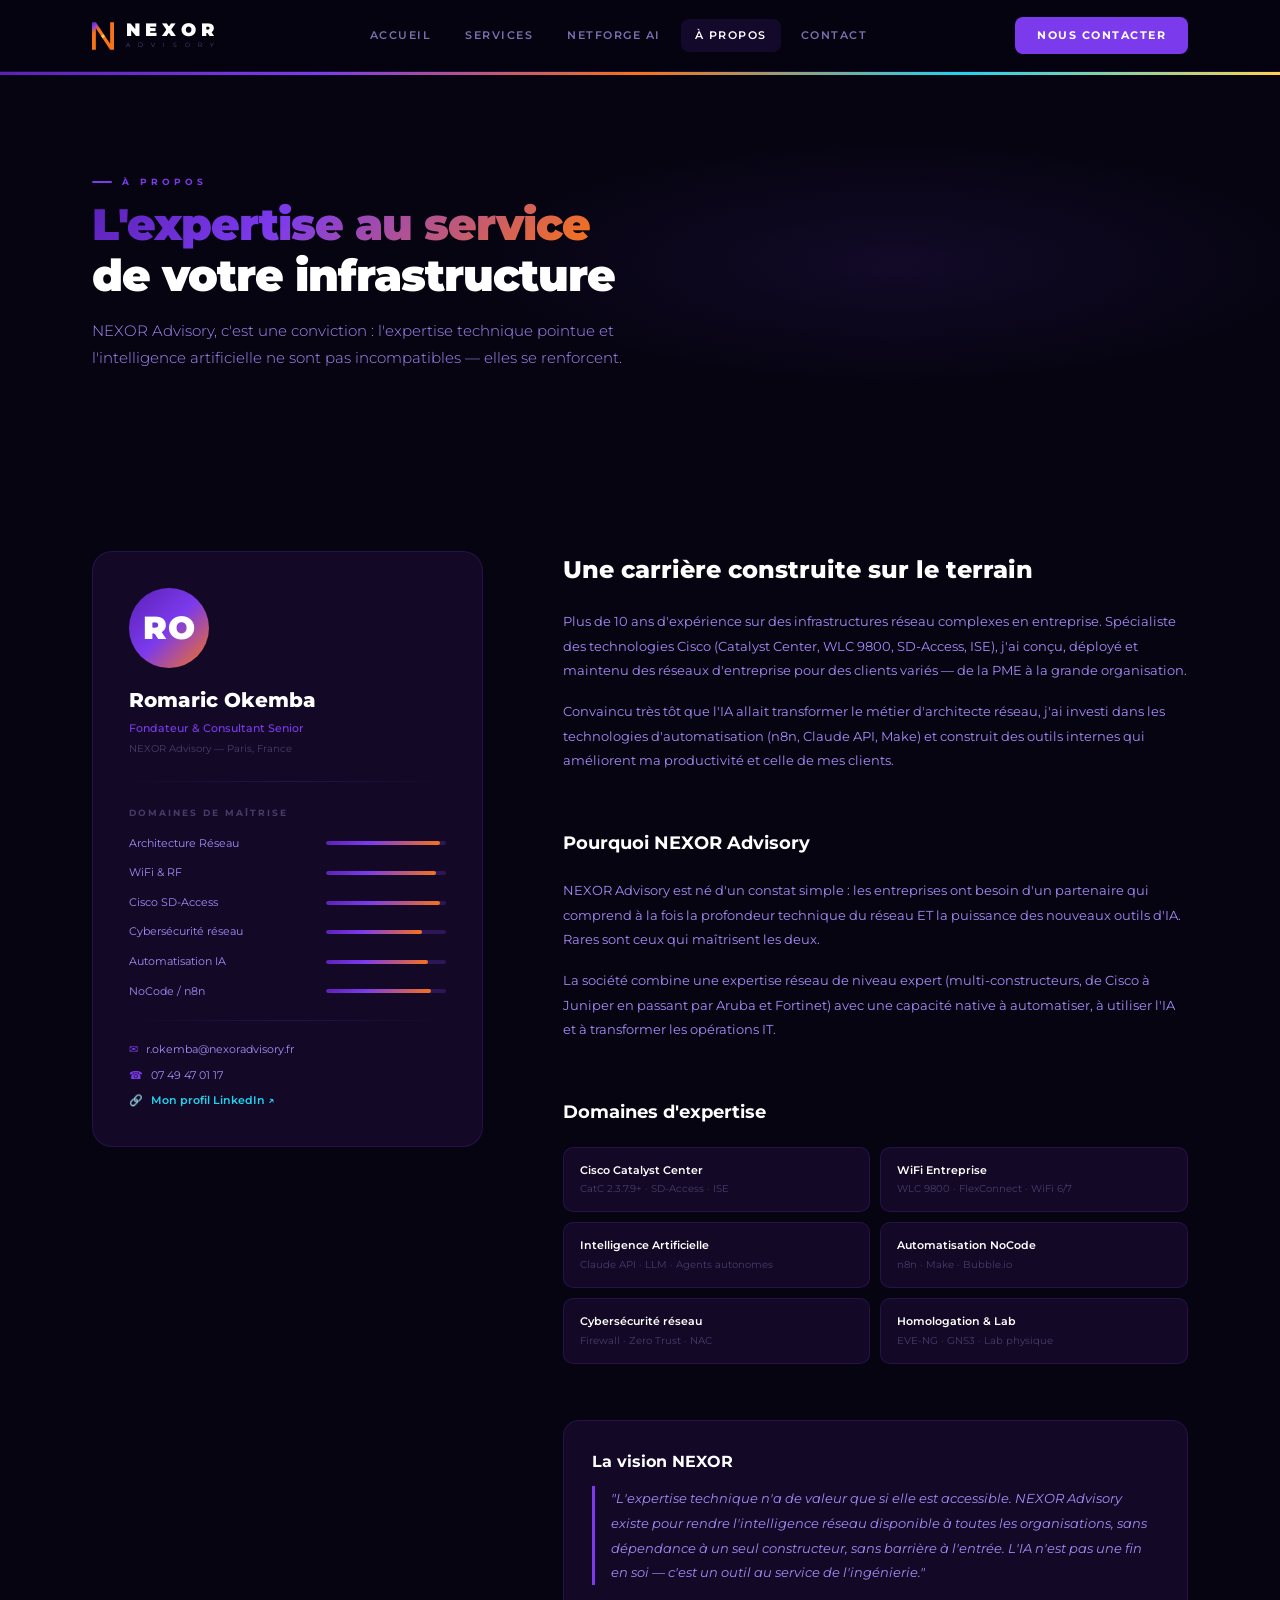
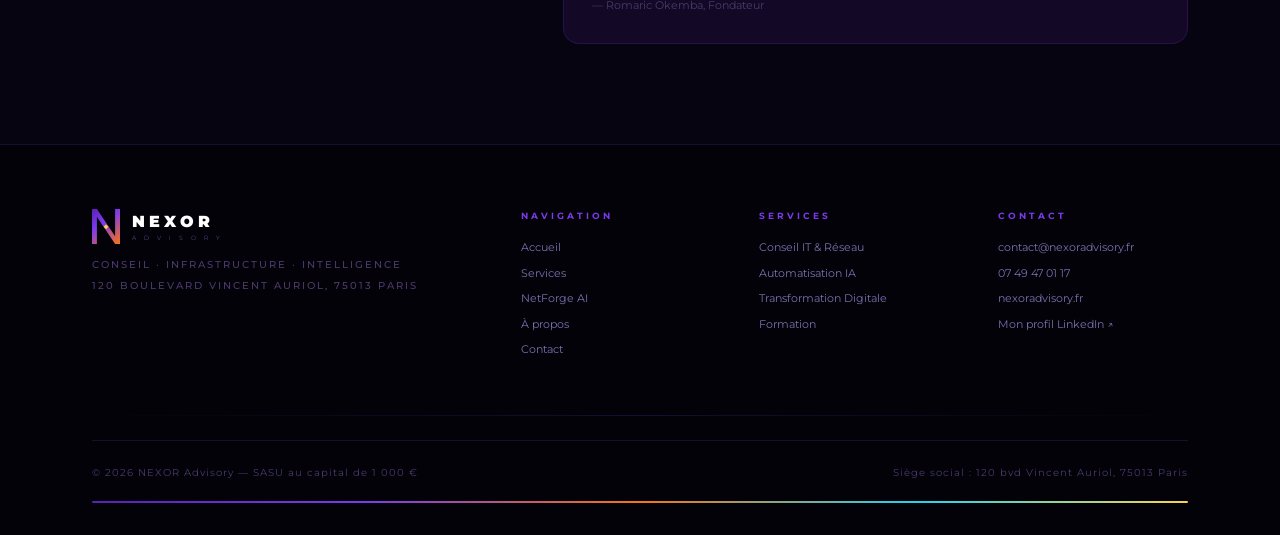
==== site/a-propos.html @ e3924029 "feat: NEXOR Advisory — Lancement Mai 2026 - Site web nexoradvisory.fr (5 pages : Accueil, Services, " ====
<!DOCTYPE html>
<html lang="fr">
<head>
<meta charset="UTF-8">
<meta name="viewport" content="width=device-width, initial-scale=1">
<meta name="description" content="À propos de NEXOR Advisory — Romaric Okemba, fondateur, expert réseau et automatisation IA.">
<title>À propos — NEXOR Advisory</title>
<link rel="preconnect" href="https://fonts.googleapis.com">
<link rel="stylesheet" href="css/aurora.css">
<style>
.about-hero {
  padding: 100px 0 80px;
  background: radial-gradient(ellipse 60% 60% at 70% 50%, rgba(124,58,237,.1) 0%, transparent 55%), var(--void);
}
.about-grid { display: grid; grid-template-columns: 1fr 1.6fr; gap: 80px; align-items: start; }
.profile-card {
  background: var(--dark); border: 1px solid var(--border);
  border-radius: 20px; padding: 36px; position: sticky; top: 96px;
}
.profile-avatar {
  width: 80px; height: 80px; border-radius: 50%;
  background: linear-gradient(135deg, var(--violet-d), var(--violet), var(--flame));
  display: flex; align-items: center; justify-content: center;
  font-size: 32px; font-weight: 900; color: #fff;
  margin-bottom: 16px; letter-spacing: 1px;
}
.skill-item { display: flex; align-items: center; justify-content: space-between; margin-bottom: 12px; }
.skill-name { font-size: 11px; color: var(--text-3); }
.skill-bar { width: 120px; height: 4px; background: var(--dusk); border-radius: 2px; overflow: hidden; }
.skill-fill { height: 100%; background: var(--grad-aurora); border-radius: 2px; }
@media (max-width: 768px) {
  .about-grid { grid-template-columns: 1fr; }
  .profile-card { position: static; }
}
</style>
</head>
<body>
<style>
@keyframes nexusPulse {
  0%,100%{filter:drop-shadow(0 0 6px rgba(252,211,77,.6))}
  50%{filter:drop-shadow(0 0 18px rgba(252,211,77,.9))}
}
</style>
<nav class="nav">
  <div class="nav-inner">
    <a href="index.html" class="nav-logo">
      <svg viewBox="0 0 80 100" width="22" height="28" xmlns="http://www.w3.org/2000/svg">
  <defs>
    <linearGradient id="ganav" x1="0" y1="0" x2="22" y2="28" gradientUnits="userSpaceOnUse">
      <stop offset="0%" stop-color="#5B21B6"/>
      <stop offset="38%" stop-color="#7C3AED"/>
      <stop offset="100%" stop-color="#F97316"/>
    </linearGradient>
  </defs>
  <path d="M0,0 L0,100 L14,100 L14,22 L66,100 L80,100 L80,0 L66,0 L66,78 L14,0 Z" fill="url(#ganav)"/>
  <polygon points="40,44 47,51 40,58 33,51" fill="#FCD34D" style="animation:nexusPulse 2.5s ease-in-out infinite"/>
</svg>
      <div class="nav-logo-text">
        <span class="nav-logo-nexor">NEXOR</span>
        <span class="nav-logo-adv">ADVISORY</span>
      </div>
    </a>
    <div class="nav-links">
      <a href="index.html" class="nav-link">Accueil</a>
      <a href="services.html" class="nav-link">Services</a>
      <a href="netforge.html" class="nav-link">NetForge AI</a>
      <a href="a-propos.html" class="nav-link active">À propos</a>
      <a href="contact.html" class="nav-link">Contact</a>
      
    </div>
    <a href="contact.html" class="nav-cta">Nous contacter</a>
    <button class="nav-mobile-btn" aria-label="Menu">
      <span></span><span></span><span></span>
    </button>
  </div>
</nav>
<main>

<div class="aurora-band"></div>
<section class="about-hero">
  <div class="section-inner">
    <div class="section-eyebrow anim-1">À propos</div>
    <h1 class="section-title anim-2" style="max-width:600px"><em>L'expertise au service</em><br>de votre infrastructure</h1>
    <p class="section-desc anim-3">
      NEXOR Advisory, c'est une conviction : l'expertise technique pointue et l'intelligence artificielle ne sont pas incompatibles — elles se renforcent.
    </p>
  </div>
</section>

<section class="section">
  <div class="section-inner">
    <div class="about-grid">
      <!-- Profil sidebar -->
      <div class="reveal">
        <div class="profile-card">
          <div class="profile-avatar">RO</div>
          <h2 style="font-size:20px;font-weight:800;color:var(--white);margin-bottom:4px">Romaric Okemba</h2>
          <p style="font-size:11px;color:var(--violet);font-weight:500;margin-bottom:4px">Fondateur &amp; Consultant Senior</p>
          <p style="font-size:10px;color:var(--text-5);margin-bottom:24px">NEXOR Advisory — Paris, France</p>
          <div class="divider" style="margin-bottom:24px"></div>
          <div style="font-size:9px;font-weight:700;letter-spacing:2px;text-transform:uppercase;color:var(--text-5);margin-bottom:14px">Domaines de maîtrise</div>
          <div class="skill-item"><span class="skill-name">Architecture Réseau</span><div class="skill-bar"><div class="skill-fill" style="width:95%"></div></div></div>
          <div class="skill-item"><span class="skill-name">WiFi &amp; RF</span><div class="skill-bar"><div class="skill-fill" style="width:92%"></div></div></div>
          <div class="skill-item"><span class="skill-name">Cisco SD-Access</span><div class="skill-bar"><div class="skill-fill" style="width:95%"></div></div></div>
          <div class="skill-item"><span class="skill-name">Cybersécurité réseau</span><div class="skill-bar"><div class="skill-fill" style="width:80%"></div></div></div>
          <div class="skill-item"><span class="skill-name">Automatisation IA</span><div class="skill-bar"><div class="skill-fill" style="width:85%"></div></div></div>
          <div class="skill-item"><span class="skill-name">NoCode / n8n</span><div class="skill-bar"><div class="skill-fill" style="width:88%"></div></div></div>
          <div class="divider" style="margin:20px 0"></div>
          <div style="display:flex;flex-direction:column;gap:8px">
            <a href="mailto:r.okemba@nexoradvisory.fr" style="font-size:11px;color:var(--lavender);display:flex;align-items:center;gap:8px">
              <span style="color:var(--violet)">✉</span> r.okemba@nexoradvisory.fr
            </a>
            <a href="tel:+33749470117" style="font-size:11px;color:var(--lavender);display:flex;align-items:center;gap:8px">
              <span style="color:var(--violet)">☎</span> 07 49 47 01 17
            </a>
            <a href="https://www.linkedin.com/in/romaric-okemba-27833230/" target="_blank" rel="noopener" style="font-size:11px;color:var(--cyan);display:flex;align-items:center;gap:8px;font-weight:600">
              <span>🔗</span> Mon profil LinkedIn ↗
            </a>
          </div>
        </div>
      </div>

      <!-- Content -->
      <div>
        <div class="reveal" style="margin-bottom:56px">
          <h2 style="font-size:24px;font-weight:800;color:var(--white);margin-bottom:20px">Une carrière construite sur le terrain</h2>
          <p style="font-size:13px;color:var(--text-3);line-height:1.9;margin-bottom:16px">
            Plus de 10 ans d'expérience sur des infrastructures réseau complexes en entreprise. Spécialiste des technologies Cisco (Catalyst Center, WLC 9800, SD-Access, ISE), j'ai conçu, déployé et maintenu des réseaux d'entreprise pour des clients variés — de la PME à la grande organisation.
          </p>
          <p style="font-size:13px;color:var(--text-3);line-height:1.9">
            Convaincu très tôt que l'IA allait transformer le métier d'architecte réseau, j'ai investi dans les technologies d'automatisation (n8n, Claude API, Make) et construit des outils internes qui améliorent ma productivité et celle de mes clients.
          </p>
        </div>

        <div class="reveal" style="margin-bottom:56px">
          <h3 style="font-size:18px;font-weight:700;color:var(--white);margin-bottom:20px">Pourquoi NEXOR Advisory</h3>
          <p style="font-size:13px;color:var(--text-3);line-height:1.9;margin-bottom:16px">
            NEXOR Advisory est né d'un constat simple : les entreprises ont besoin d'un partenaire qui comprend à la fois la profondeur technique du réseau ET la puissance des nouveaux outils d'IA. Rares sont ceux qui maîtrisent les deux.
          </p>
          <p style="font-size:13px;color:var(--text-3);line-height:1.9">
            La société combine une expertise réseau de niveau expert (multi-constructeurs, de Cisco à Juniper en passant par Aruba et Fortinet) avec une capacité native à automatiser, à utiliser l'IA et à transformer les opérations IT.
          </p>
        </div>

        <div class="reveal" style="margin-bottom:56px">
          <h3 style="font-size:18px;font-weight:700;color:var(--white);margin-bottom:20px">Domaines d'expertise</h3>
          <div style="display:grid;grid-template-columns:1fr 1fr;gap:10px">
            <div style="padding:14px 16px;background:var(--dark);border-radius:10px;border:1px solid var(--border)">
              <div style="font-size:11px;font-weight:600;color:var(--white);margin-bottom:2px">Cisco Catalyst Center</div>
              <div style="font-size:10px;color:var(--text-5)">CatC 2.3.7.9+ · SD-Access · ISE</div>
            </div>
            <div style="padding:14px 16px;background:var(--dark);border-radius:10px;border:1px solid var(--border)">
              <div style="font-size:11px;font-weight:600;color:var(--white);margin-bottom:2px">WiFi Entreprise</div>
              <div style="font-size:10px;color:var(--text-5)">WLC 9800 · FlexConnect · WiFi 6/7</div>
            </div>
            <div style="padding:14px 16px;background:var(--dark);border-radius:10px;border:1px solid var(--border)">
              <div style="font-size:11px;font-weight:600;color:var(--white);margin-bottom:2px">Intelligence Artificielle</div>
              <div style="font-size:10px;color:var(--text-5)">Claude API · LLM · Agents autonomes</div>
            </div>
            <div style="padding:14px 16px;background:var(--dark);border-radius:10px;border:1px solid var(--border)">
              <div style="font-size:11px;font-weight:600;color:var(--white);margin-bottom:2px">Automatisation NoCode</div>
              <div style="font-size:10px;color:var(--text-5)">n8n · Make · Bubble.io</div>
            </div>
            <div style="padding:14px 16px;background:var(--dark);border-radius:10px;border:1px solid var(--border)">
              <div style="font-size:11px;font-weight:600;color:var(--white);margin-bottom:2px">Cybersécurité réseau</div>
              <div style="font-size:10px;color:var(--text-5)">Firewall · Zero Trust · NAC</div>
            </div>
            <div style="padding:14px 16px;background:var(--dark);border-radius:10px;border:1px solid var(--border)">
              <div style="font-size:11px;font-weight:600;color:var(--white);margin-bottom:2px">Homologation &amp; Lab</div>
              <div style="font-size:10px;color:var(--text-5)">EVE-NG · GNS3 · Lab physique</div>
            </div>
          </div>
        </div>

        <div class="reveal">
          <div style="background:var(--dark);border:1px solid var(--border);border-radius:16px;padding:28px">
            <h3 style="font-size:16px;font-weight:700;color:var(--white);margin-bottom:12px">La vision NEXOR</h3>
            <p style="font-size:13px;color:var(--text-3);line-height:1.9;font-style:italic;border-left:3px solid var(--violet);padding-left:16px">
              "L'expertise technique n'a de valeur que si elle est accessible. NEXOR Advisory existe pour rendre l'intelligence réseau disponible à toutes les organisations, sans dépendance à un seul constructeur, sans barrière à l'entrée. L'IA n'est pas une fin en soi — c'est un outil au service de l'ingénierie."
            </p>
            <p style="font-size:11px;color:var(--text-5);margin-top:12px">— Romaric Okemba, Fondateur</p>
          </div>
        </div>
      </div>
    </div>
  </div>
</section>

</main>
<footer>
  <div class="footer-inner">
    <div class="footer-top">
      <div class="footer-brand">
        <div style="display:flex;align-items:center;gap:12px;margin-bottom:12px">
          <svg viewBox="0 0 80 100" width="28" height="35" xmlns="http://www.w3.org/2000/svg">
            <defs><linearGradient id="gaft" x1="0" y1="0" x2="80" y2="100" gradientUnits="userSpaceOnUse">
              <stop offset="0%" stop-color="#5B21B6"/><stop offset="38%" stop-color="#7C3AED"/>
              <stop offset="100%" stop-color="#F97316"/>
            </linearGradient></defs>
            <path d="M0,0 L0,100 L14,100 L14,22 L66,100 L80,100 L80,0 L66,0 L66,78 L14,0 Z" fill="url(#gaft)"/>
            <polygon points="40,44 47,51 40,58 33,51" fill="#FCD34D"/>
          </svg>
          <div>
            <div style="font-size:16px;font-weight:900;letter-spacing:4px;color:#fff">NEXOR</div>
            <div style="font-size:6px;font-weight:200;letter-spacing:8px;color:#A78BFA">ADVISORY</div>
          </div>
        </div>
        <p class="tagline-f">Conseil · Infrastructure · Intelligence</p>
        <p class="tagline-f" style="margin-top:4px">120 boulevard Vincent Auriol, 75013 Paris</p>
      </div>
      <div class="footer-col">
        <h4>Navigation</h4>
        <a href="index.html">Accueil</a>
        <a href="services.html">Services</a>
        <a href="netforge.html">NetForge AI</a>
        <a href="a-propos.html">À propos</a>
        <a href="contact.html">Contact</a>
      </div>
      <div class="footer-col">
        <h4>Services</h4>
        <a href="services.html#conseil">Conseil IT &amp; Réseau</a>
        <a href="services.html#automation">Automatisation IA</a>
        <a href="services.html#transformation">Transformation Digitale</a>
        <a href="services.html#formation">Formation</a>
      </div>
      <div class="footer-col">
        <h4>Contact</h4>
        <a href="mailto:contact@nexoradvisory.fr">contact@nexoradvisory.fr</a>
        <a href="tel:+33749470117">07 49 47 01 17</a>
        <a href="nexoradvisory.fr">nexoradvisory.fr</a>
        <a href="https://www.linkedin.com/in/romaric-okemba-27833230/" target="_blank" rel="noopener">Mon profil LinkedIn ↗</a>
      </div>
    </div>
    <div class="divider"></div>
    <div class="footer-bottom" style="margin-top:24px">
      <p>© 2026 NEXOR Advisory — SASU au capital de 1 000 €</p>
      <p>Siège social : 120 bvd Vincent Auriol, 75013 Paris</p>
    </div>
    <div class="footer-band" style="margin-top:20px"></div>
  </div>
</footer>
<script src="js/main.js"></script>
</body>
</html>
---- site/css/aurora.css ----
/* ═══════════════════════════════════════════════════════════════
   NEXOR Advisory — aurora.css
   Palette : Void #060411 · Violet #7C3AED · Flame #F97316
             Solar #FCD34D · Cyan #22D3EE · Lavender #A78BFA
═══════════════════════════════════════════════════════════════ */

@import url('https://fonts.googleapis.com/css2?family=Montserrat:ital,wght@0,100;0,200;0,300;0,400;0,500;0,600;0,700;0,800;0,900;1,300&display=swap');

/* ── Variables ── */
:root {
  --void:      #060411;
  --deep:      #0D0820;
  --dark:      #130926;
  --mid:       #1E0F3F;
  --dusk:      #2D1657;
  --twilight:  #3D2070;
  --violet:    #7C3AED;
  --violet-d:  #5B21B6;
  --flame:     #F97316;
  --flame-d:   #C2410C;
  --solar:     #FCD34D;
  --cyan:      #22D3EE;
  --emerald:   #10B981;
  --alert:     #EF4444;
  --lavender:  #A78BFA;
  --ivory:     #FAFAF9;
  --white:     #FFFFFF;
  --text-1:    #FFFFFF;
  --text-2:    #C4B5FD;
  --text-3:    #A78BFA;
  --text-4:    #7C6FAF;
  --text-5:    #4A3A6A;
  --border:    rgba(124,58,237,.18);
  --border-h:  rgba(124,58,237,.35);
  --grad-aurora: linear-gradient(135deg, #5B21B6 0%, #7C3AED 38%, #F97316 100%);
  --grad-band:   linear-gradient(90deg, #5B21B6, #7C3AED, #F97316, #22D3EE, #FCD34D);
  --nav-h: 72px;
  --radius: 16px;
  --radius-sm: 10px;
  --shadow: 0 20px 60px rgba(0,0,0,.4);
}

/* ── Reset ── */
*, *::before, *::after { box-sizing: border-box; margin: 0; padding: 0; }
html { scroll-behavior: smooth; -webkit-font-smoothing: antialiased; }
body {
  font-family: 'Montserrat', sans-serif;
  background: var(--void);
  color: var(--text-1);
  line-height: 1.6;
  overflow-x: hidden;
}
a { color: inherit; text-decoration: none; }
img { max-width: 100%; display: block; }
ul { list-style: none; }
button { cursor: pointer; font-family: inherit; border: none; background: none; }

/* ── Aurora Band ── */
.aurora-band {
  height: 3px;
  background: var(--grad-band);
  flex-shrink: 0;
}

/* ── Navigation ── */
.nav {
  position: fixed; top: 0; left: 0; right: 0; z-index: 100;
  height: var(--nav-h);
  background: rgba(6,4,17,.85);
  backdrop-filter: blur(20px);
  -webkit-backdrop-filter: blur(20px);
  border-bottom: 1px solid var(--border);
  display: flex; align-items: center;
}
.nav-inner {
  max-width: 1160px; margin: 0 auto;
  padding: 0 32px;
  width: 100%;
  display: flex; align-items: center; justify-content: space-between;
}
.nav-logo {
  display: flex; align-items: center; gap: 12px;
  text-decoration: none;
}
.nav-logo-text { display: flex; flex-direction: column; }
.nav-logo-nexor {
  font-size: 18px; font-weight: 900; letter-spacing: 5px; color: var(--white);
  line-height: 1;
}
.nav-logo-adv {
  font-size: 6px; font-weight: 200; letter-spacing: 8px; color: var(--lavender);
  margin-top: 2px;
}
.nav-links {
  display: flex; align-items: center; gap: 6px;
}
.nav-link {
  font-size: 11px; font-weight: 600; letter-spacing: 1.5px; text-transform: uppercase;
  color: var(--text-4); padding: 8px 14px; border-radius: 8px;
  transition: color .2s, background .2s;
}
.nav-link:hover, .nav-link.active {
  color: var(--white); background: rgba(124,58,237,.12);
}
.nav-cta {
  background: var(--violet); color: var(--white);
  font-size: 11px; font-weight: 700; letter-spacing: 1.5px; text-transform: uppercase;
  padding: 10px 22px; border-radius: 8px;
  transition: background .2s, transform .15s;
}
.nav-cta:hover { background: var(--violet-d); transform: translateY(-1px); }
.nav-mobile-btn {
  display: none; flex-direction: column; gap: 5px; padding: 8px;
  background: none; border: none; cursor: pointer;
}
.nav-mobile-btn span {
  display: block; width: 24px; height: 2px; background: var(--text-3);
  border-radius: 2px; transition: all .25s;
}

/* ── Footer ── */
footer {
  background: #030209;
  border-top: 1px solid var(--border);
  padding: 64px 0 32px;
}
.footer-inner {
  max-width: 1160px; margin: 0 auto; padding: 0 32px;
}
.footer-top {
  display: grid; grid-template-columns: 2fr 1fr 1fr 1fr; gap: 48px;
  margin-bottom: 48px;
}
.footer-brand .tagline-f {
  font-size: 10px; font-weight: 500; letter-spacing: 2px; color: var(--text-5);
  text-transform: uppercase; margin-top: 10px; line-height: 1.7;
}
.footer-col h4 {
  font-size: 9px; font-weight: 700; letter-spacing: 3px; text-transform: uppercase;
  color: var(--violet); margin-bottom: 16px;
}
.footer-col a, .footer-col p {
  display: block; font-size: 11px; color: var(--text-4); margin-bottom: 8px;
  transition: color .2s;
}
.footer-col a:hover { color: var(--lavender); }
.footer-bottom {
  border-top: 1px solid var(--border);
  padding-top: 24px;
  display: flex; align-items: center; justify-content: space-between;
  flex-wrap: wrap; gap: 12px;
}
.footer-bottom p { font-size: 10px; color: var(--text-5); letter-spacing: 1px; }
.footer-band { height: 2px; background: var(--grad-band); margin-top: 24px; border-radius: 2px; }

/* ── Page wrapper ── */
main { padding-top: var(--nav-h); }

/* ── Section base ── */
.section { padding: 100px 0; }
.section-inner { max-width: 1160px; margin: 0 auto; padding: 0 32px; }
.section-alt { background: #0A0718; }
.section-dark { background: var(--deep); }

/* ── Section header ── */
.section-eyebrow {
  font-size: 9px; font-weight: 700; letter-spacing: 4px; text-transform: uppercase;
  color: var(--violet); margin-bottom: 10px;
  display: flex; align-items: center; gap: 10px;
}
.section-eyebrow::before {
  content: ''; display: block; width: 20px; height: 2px;
  background: var(--violet); border-radius: 1px;
}
.section-title {
  font-size: clamp(28px, 4vw, 44px); font-weight: 900; letter-spacing: -1px;
  color: var(--white); line-height: 1.15; margin-bottom: 16px;
}
.section-title em {
  font-style: normal;
  background: var(--grad-aurora);
  -webkit-background-clip: text; -webkit-text-fill-color: transparent;
  background-clip: text;
}
.section-desc {
  font-size: 15px; font-weight: 300; color: var(--text-3);
  max-width: 540px; line-height: 1.8;
}

/* ── Buttons ── */
.btn {
  display: inline-flex; align-items: center; gap: 8px;
  font-size: 11px; font-weight: 700; letter-spacing: 1.5px; text-transform: uppercase;
  padding: 14px 28px; border-radius: 10px;
  transition: all .2s;
}
.btn-primary {
  background: var(--violet); color: var(--white);
  box-shadow: 0 8px 24px rgba(124,58,237,.3);
}
.btn-primary:hover {
  background: var(--violet-d);
  box-shadow: 0 12px 32px rgba(124,58,237,.45);
  transform: translateY(-2px);
}
.btn-secondary {
  background: rgba(124,58,237,.1); color: var(--lavender);
  border: 1px solid var(--border-h);
}
.btn-secondary:hover {
  background: rgba(124,58,237,.18); color: var(--white);
  border-color: var(--violet);
}
.btn-flame {
  background: var(--flame); color: var(--white);
  box-shadow: 0 8px 24px rgba(249,115,22,.3);
}
.btn-flame:hover {
  background: var(--flame-d);
  box-shadow: 0 12px 32px rgba(249,115,22,.45);
  transform: translateY(-2px);
}
.btn svg { width: 16px; height: 16px; }

/* ── Cards ── */
.card {
  background: var(--dark); border: 1px solid var(--border);
  border-radius: var(--radius); padding: 32px;
  transition: border-color .25s, transform .25s, box-shadow .25s;
}
.card:hover {
  border-color: var(--border-h);
  transform: translateY(-4px);
  box-shadow: 0 24px 48px rgba(0,0,0,.3);
}
.card-icon {
  width: 48px; height: 48px; border-radius: 12px;
  display: flex; align-items: center; justify-content: center;
  margin-bottom: 20px; flex-shrink: 0;
}
.card-title {
  font-size: 15px; font-weight: 700; color: var(--white);
  margin-bottom: 8px; line-height: 1.3;
}
.card-desc {
  font-size: 12px; color: var(--text-3); line-height: 1.8;
}

/* ── Pill / Badge ── */
.pill {
  display: inline-block;
  background: rgba(124,58,237,.1); border: 1px solid rgba(124,58,237,.25);
  border-radius: 20px; padding: 4px 12px;
  font-size: 9px; font-weight: 600; letter-spacing: 1.5px; text-transform: uppercase;
  color: var(--lavender);
}
.pill-flame {
  background: rgba(249,115,22,.08); border-color: rgba(249,115,22,.2);
  color: #FB923C;
}
.pill-cyan {
  background: rgba(34,211,238,.06); border-color: rgba(34,211,238,.2);
  color: var(--cyan);
}
.pill-emerald {
  background: rgba(16,185,129,.08); border-color: rgba(16,185,129,.2);
  color: var(--emerald);
}

/* ── Divider ── */
.divider {
  height: 1px;
  background: linear-gradient(90deg, transparent, var(--border), transparent);
  margin: 0 auto;
}

/* ── Form ── */
.form-group { margin-bottom: 20px; }
.form-label {
  display: block; font-size: 10px; font-weight: 600; letter-spacing: 2px;
  text-transform: uppercase; color: var(--text-4); margin-bottom: 8px;
}
.form-input, .form-textarea, .form-select {
  width: 100%; background: rgba(255,255,255,.03);
  border: 1px solid var(--border); border-radius: var(--radius-sm);
  padding: 14px 18px; font-family: inherit; font-size: 13px;
  color: var(--white); transition: border-color .2s;
}
.form-input:focus, .form-textarea:focus, .form-select:focus {
  outline: none; border-color: var(--violet);
  background: rgba(124,58,237,.05);
}
.form-input::placeholder, .form-textarea::placeholder { color: var(--text-5); }
.form-textarea { resize: vertical; min-height: 140px; }
.form-select option { background: var(--deep); }

/* ── Animations ── */
@keyframes fadeInUp {
  from { opacity: 0; transform: translateY(28px); }
  to { opacity: 1; transform: translateY(0); }
}
@keyframes fadeInLeft {
  from { opacity: 0; transform: translateX(-28px); }
  to { opacity: 1; transform: translateX(0); }
}
@keyframes fadeIn {
  from { opacity: 0; }
  to { opacity: 1; }
}
@keyframes nexusPulse {
  0%, 100% { filter: drop-shadow(0 0 6px rgba(252,211,77,.6)); }
  50% { filter: drop-shadow(0 0 18px rgba(252,211,77,.9)); }
}
@keyframes gradFloat {
  0%, 100% { transform: translateY(0) scale(1); }
  50% { transform: translateY(-12px) scale(1.02); }
}
@keyframes bandSlide {
  0% { background-position: 0% 50%; }
  100% { background-position: 200% 50%; }
}
.anim-1 { animation: fadeInUp .7s ease both; }
.anim-2 { animation: fadeInUp .7s .12s ease both; }
.anim-3 { animation: fadeInUp .7s .24s ease both; }
.anim-4 { animation: fadeInUp .7s .36s ease both; }
.anim-5 { animation: fadeInUp .7s .48s ease both; }
.reveal { opacity: 0; transform: translateY(24px); transition: opacity .6s ease, transform .6s ease; }
.reveal.visible { opacity: 1; transform: none; }

/* ── Responsive ── */
@media (max-width: 1024px) {
  .footer-top { grid-template-columns: 1fr 1fr; }
}
@media (max-width: 768px) {
  :root { --nav-h: 64px; }
  .section { padding: 72px 0; }
  .section-inner { padding: 0 20px; }
  .nav-links, .nav-cta { display: none; }
  .nav-mobile-btn { display: flex; }
  .nav-inner { padding: 0 20px; }
  .footer-top { grid-template-columns: 1fr; gap: 32px; }
  .footer-inner { padding: 0 20px; }
}
@media (max-width: 480px) {
  .section { padding: 56px 0; }
  .section-title { font-size: 28px; }
}
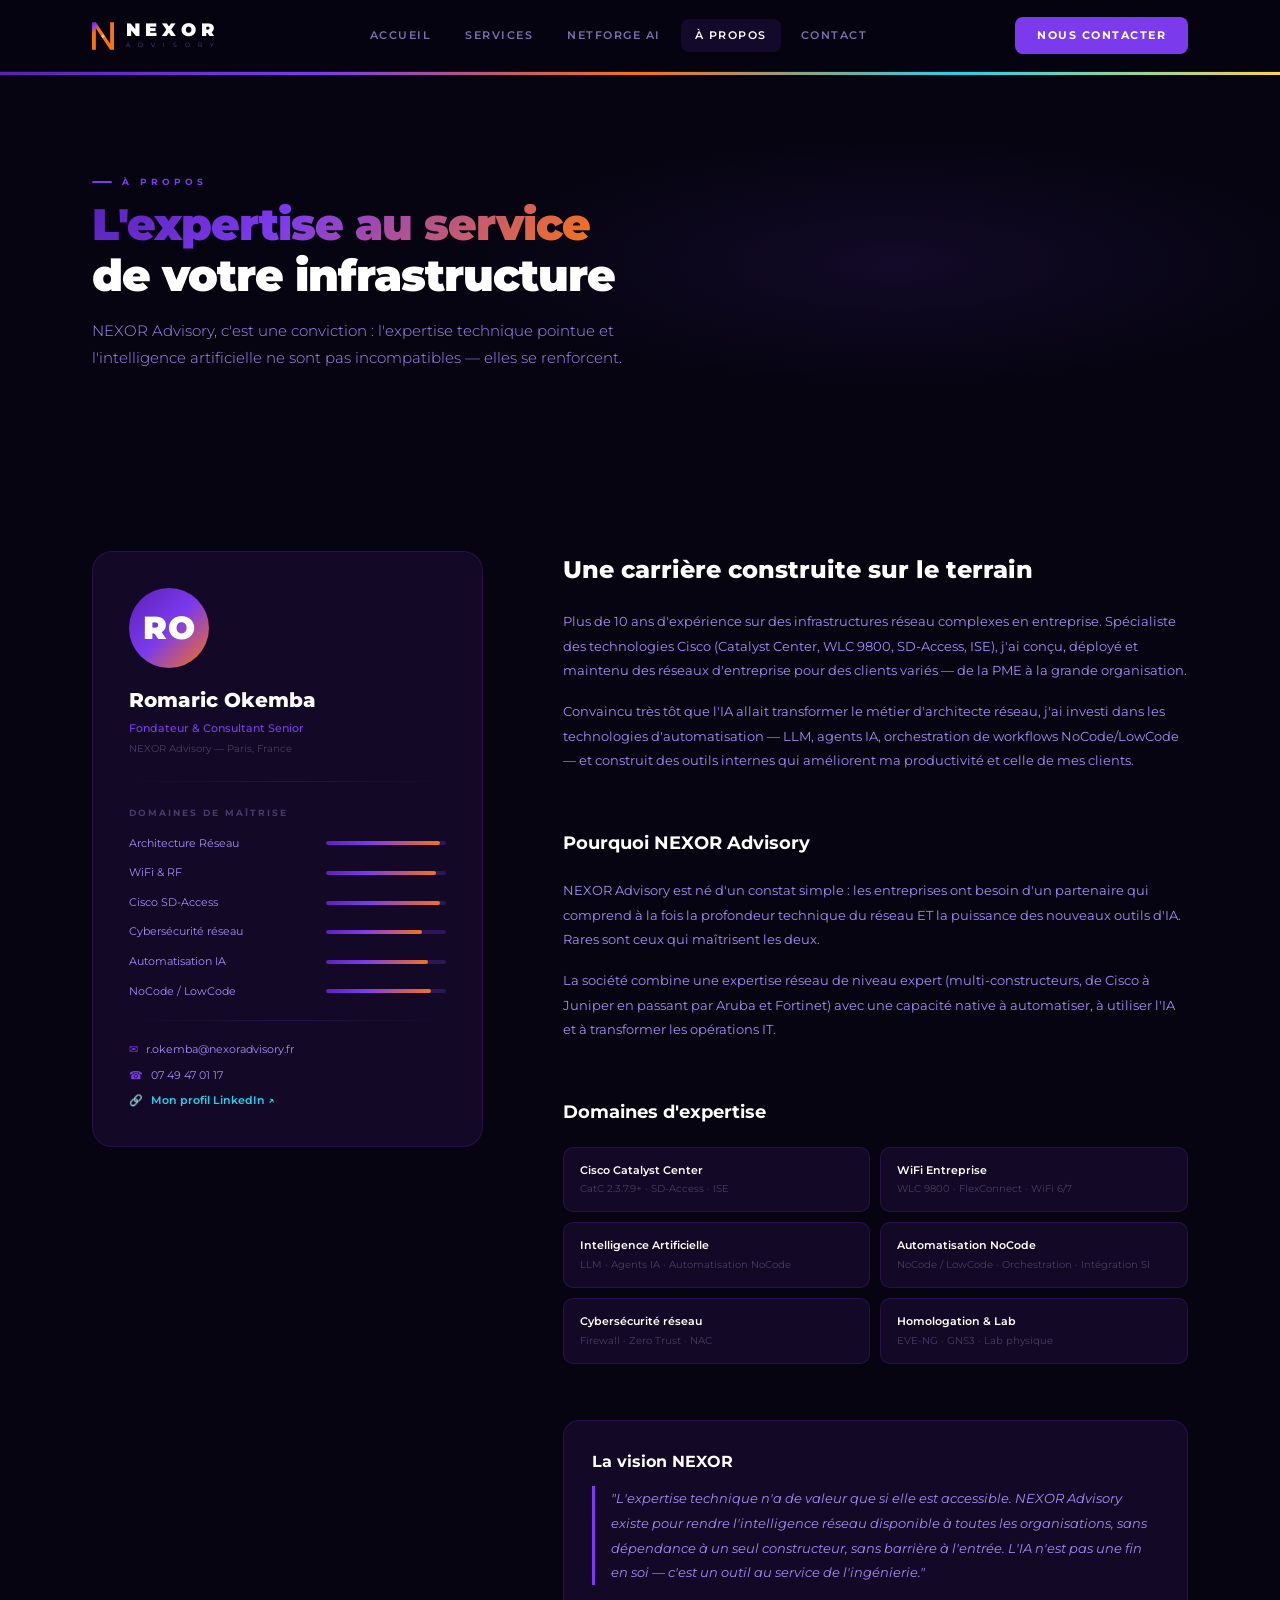
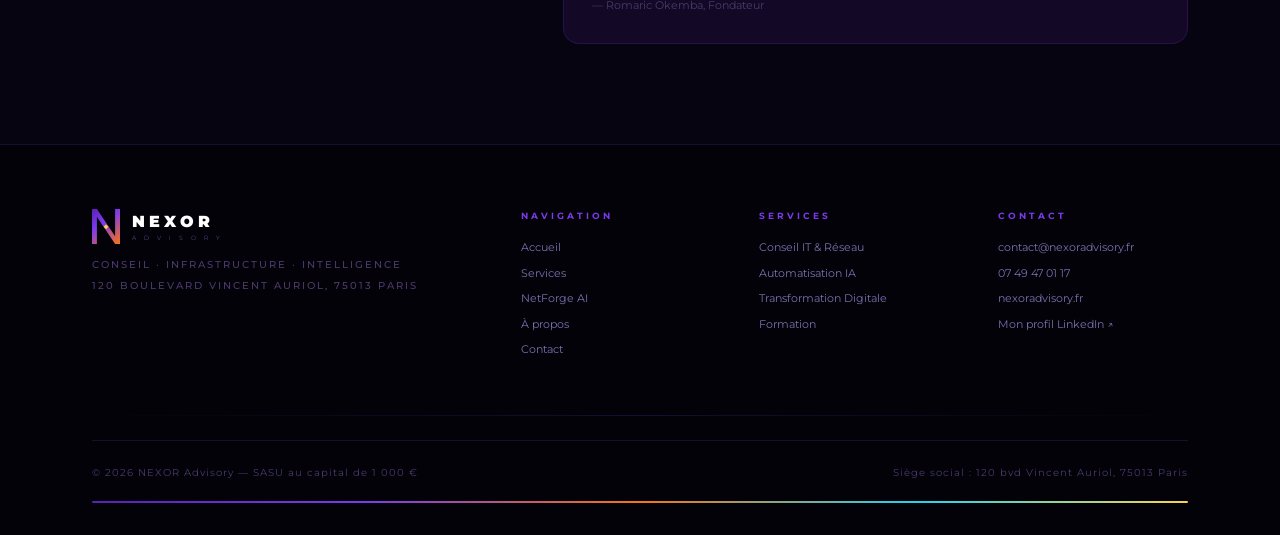
==== commit a58c3134: "fix: page À propos — suppression noms d'outils - 'NoCode / n8n' → 'NoCode / LowCode' - 'n8n, Claude " ====
--- a/site/a-propos.html
+++ b/site/a-propos.html
@@ -104,7 +104,7 @@
           <div class="skill-item"><span class="skill-name">Cisco SD-Access</span><div class="skill-bar"><div class="skill-fill" style="width:95%"></div></div></div>
           <div class="skill-item"><span class="skill-name">Cybersécurité réseau</span><div class="skill-bar"><div class="skill-fill" style="width:80%"></div></div></div>
           <div class="skill-item"><span class="skill-name">Automatisation IA</span><div class="skill-bar"><div class="skill-fill" style="width:85%"></div></div></div>
-          <div class="skill-item"><span class="skill-name">NoCode / n8n</span><div class="skill-bar"><div class="skill-fill" style="width:88%"></div></div></div>
+          <div class="skill-item"><span class="skill-name">NoCode / LowCode</span><div class="skill-bar"><div class="skill-fill" style="width:88%"></div></div></div>
           <div class="divider" style="margin:20px 0"></div>
           <div style="display:flex;flex-direction:column;gap:8px">
             <a href="mailto:r.okemba@nexoradvisory.fr" style="font-size:11px;color:var(--lavender);display:flex;align-items:center;gap:8px">
@@ -128,7 +128,7 @@
             Plus de 10 ans d'expérience sur des infrastructures réseau complexes en entreprise. Spécialiste des technologies Cisco (Catalyst Center, WLC 9800, SD-Access, ISE), j'ai conçu, déployé et maintenu des réseaux d'entreprise pour des clients variés — de la PME à la grande organisation.
           </p>
           <p style="font-size:13px;color:var(--text-3);line-height:1.9">
-            Convaincu très tôt que l'IA allait transformer le métier d'architecte réseau, j'ai investi dans les technologies d'automatisation (n8n, Claude API, Make) et construit des outils internes qui améliorent ma productivité et celle de mes clients.
+            Convaincu très tôt que l'IA allait transformer le métier d'architecte réseau, j'ai investi dans les technologies d'automatisation — LLM, agents IA, orchestration de workflows NoCode/LowCode — et construit des outils internes qui améliorent ma productivité et celle de mes clients.
           </p>
         </div>
 
@@ -155,11 +155,11 @@
             </div>
             <div style="padding:14px 16px;background:var(--dark);border-radius:10px;border:1px solid var(--border)">
               <div style="font-size:11px;font-weight:600;color:var(--white);margin-bottom:2px">Intelligence Artificielle</div>
-              <div style="font-size:10px;color:var(--text-5)">Claude API · LLM · Agents autonomes</div>
+              <div style="font-size:10px;color:var(--text-5)">LLM · Agents IA · Automatisation NoCode</div>
             </div>
             <div style="padding:14px 16px;background:var(--dark);border-radius:10px;border:1px solid var(--border)">
               <div style="font-size:11px;font-weight:600;color:var(--white);margin-bottom:2px">Automatisation NoCode</div>
-              <div style="font-size:10px;color:var(--text-5)">n8n · Make · Bubble.io</div>
+              <div style="font-size:10px;color:var(--text-5)">NoCode / LowCode · Orchestration · Intégration SI</div>
             </div>
             <div style="padding:14px 16px;background:var(--dark);border-radius:10px;border:1px solid var(--border)">
               <div style="font-size:11px;font-weight:600;color:var(--white);margin-bottom:2px">Cybersécurité réseau</div>
